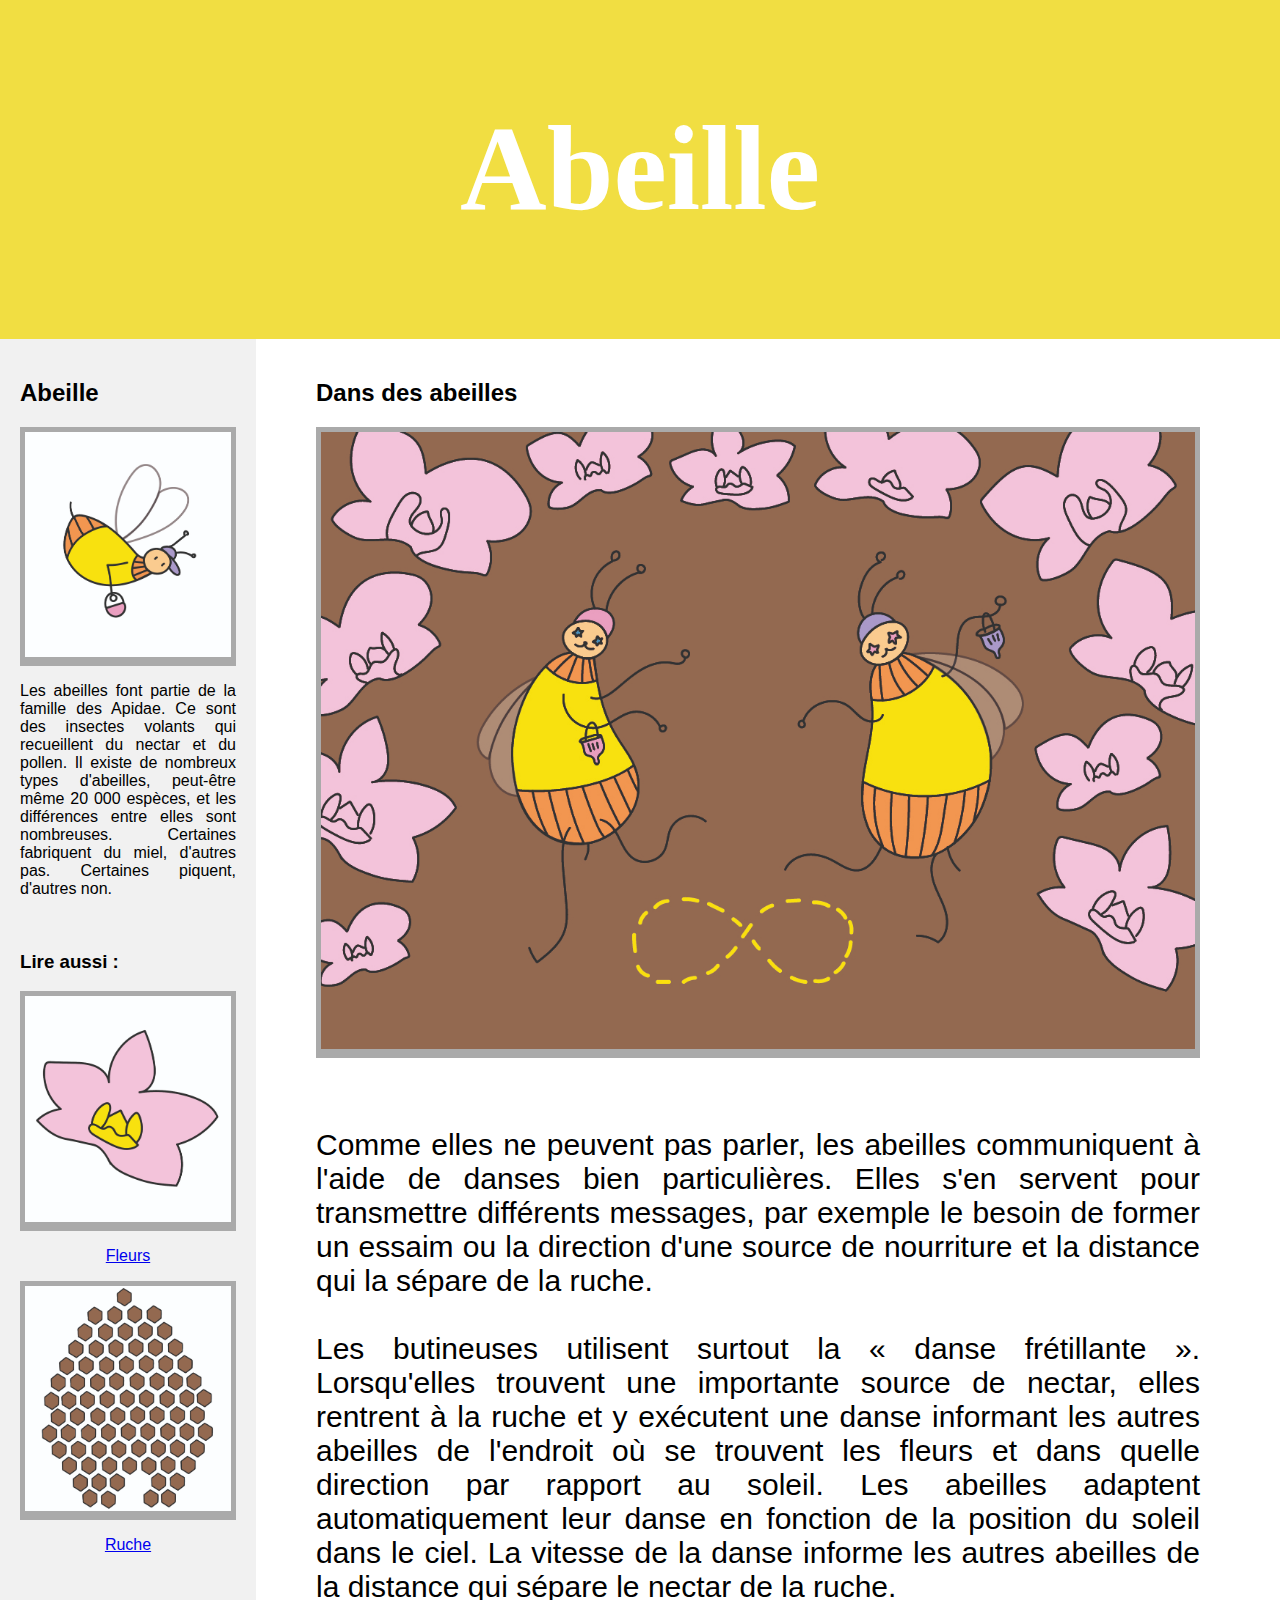
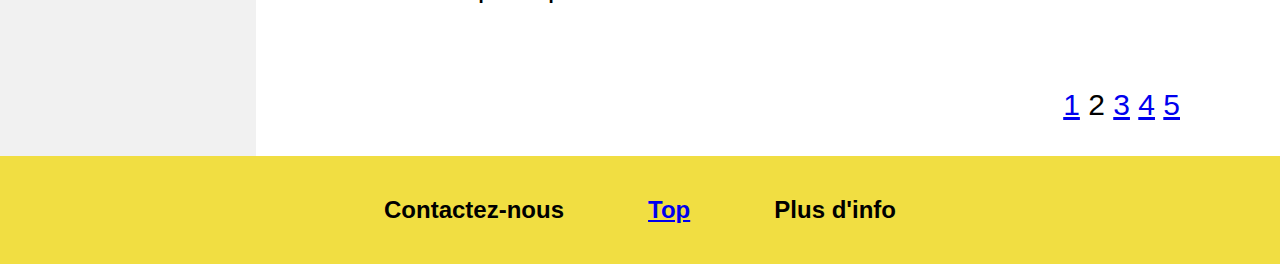
==== index02.html @ 45c30b3d "commit with new code" ====
<!DOCTYPE html>
<html lang="fr">
    <head>
        <title>Bee</title>
        <meta charset="UTF-8">
        <meta name="viewport" content="width=device-width, initial-scale=1">
        <link rel="stylesheet" href="css/master.css">
        <link rel="stylesheet" href="css/typo.css">
    </head>

    <body>
        <!-- header -->
        <div class="header">
            <h1>Abeille</h1>
        </div>
        <!-- corps -->
        <div class="row">
            <div class="side">
                <div class="abeille">
                    <h2>Abeille</h2>
                    <div class="fakeimg">
                        <a href="https://fr.wikipedia.org/wiki/Abeille"><img src="images/bee.jpg" alt="bee"></a>
                    </div>
                    <p class="intro">Les abeilles font partie de la famille des Apidae. Ce sont des insectes volants qui recueillent du nectar et du pollen. Il existe de nombreux types d'abeilles, peut-être même 20 000 espèces, et les différences entre elles sont nombreuses. Certaines fabriquent du miel, d'autres pas. Certaines piquent, d'autres non.</p><br>
                </div>

                <div class="info">
                    <h3>Lire aussi :</h3>
                    <!-- fleur -->
                    <div class="fakeimg">
                        <a href="https://fr.wikipedia.org/wiki/Fleur"><img src="images/fleur.jpg" alt="hua"></a>
                    </div>
                    <a href="https://fr.wikipedia.org/wiki/Fleur"><p class="bt">Fleurs</p></a>
                    <!-- ruche -->
                    <div class="fakeimg">
                        <a href="https://fr.wikipedia.org/wiki/Ruche"><img src="images/fengchao.jpg" alt="ruche"></a>
                    </div>
                    <a href="https://fr.wikipedia.org/wiki/Ruche"><p class="bt">Ruche</p></a>
                </div>
            </div>

            <div class="main">
                <h2>Dans des abeilles</h2>
                <div class="fakeimg"><a href="#"><img src="images/danse.jpg" alt="tiaowu"></a></div>
                <div class="context">
                    <p class="contenu">Comme elles ne peuvent pas parler, les abeilles communiquent à l'aide de danses bien particulières. Elles s'en servent pour transmettre différents messages, par exemple le besoin de former un essaim ou la direction d'une source de nourriture et la distance qui la sépare de la ruche.<br><br>Les butineuses utilisent surtout la « danse frétillante ». Lorsqu'elles trouvent une importante source de nectar, elles rentrent à la ruche et y exécutent une danse informant les autres abeilles de l'endroit où se trouvent les fleurs et dans quelle direction par rapport au soleil. Les abeilles adaptent automatiquement leur danse en fonction de la position du soleil dans le ciel. La vitesse de la danse informe les autres abeilles de la distance qui sépare le nectar de la ruche.</p>
                </div>
                <div class="bouton next pre">
                    <a href="index.html">1</a>
                    2
                    <a href="index03.html">3</a>
                    <a href="index04.html">4</a>
                    <a href="index05.html">5</a>
                </div>
            </div>
        </div>

        <div class="footer">
            <div>
                <h2 class="lx">Contactez-nous</h2>
            </div>
            <div>
                <h2 class="top"><a href="#">Top</a></h2>
            </div>
            <div>
                <h2 class="more">Plus d'info</h2>
            </div>
        </div>

    </body>
</html>
---- css/master.css ----
* {
    box-sizing: border-box;
}

/* 标题 */
.header {
    padding: 20px;
    background: rgb(241, 222, 66);
}

/* 列容器 */
.row {  
    display: -ms-flexbox; /* IE10 */
    display: flex;
    -ms-flex-wrap: wrap; /* IE10 */
    flex-wrap: wrap;
}

/* 创建两个列 */
/* 边栏 */
.side {
    -ms-flex: 20%; /* IE10 */
    flex: 20%;
    background-color: #f1f1f1;
    padding: 20px;
}

/* 主要的内容区域 */
.main {   
    -ms-flex: 80%; /* IE10 */
    flex: 80%;
    background-color: white;
    padding-top: 20px;
    padding-bottom: 20px;
    padding-right: 80px;
    padding-left: 60px;
}

.context {
    padding-top: 40px;
    padding-bottom: 40px;
}

.bouton {
    float: right;
    display: block;
    padding: 14px 20px;
    text-decoration: none;
}

/* 测试图片 */
.fakeimg {
    background-color: #aaa;
    padding: 5px;
}

.fakeimg img {
    width: 100%;
    height: 100%;
}

/* 底部 */
.footer {
    padding-top: 20px;
    padding-bottom: 20px;
    padding-left: 30%;
    padding-right: 30%;
    text-align: center;
    background: rgb(241, 222, 66);
    display: flex;
    justify-content: space-between;
}

/* 响应式布局 - 在屏幕设备宽度尺寸小于 700px 时, 让两栏上下堆叠显示 */
@media screen and (max-width: 700px) {
    .row {   
        flex-direction: column;
    }
}

/* 响应式布局 - 在屏幕设备宽度尺寸小于 400px 时, 让导航栏目上下堆叠显示 */
@media screen and (max-width: 400px) {
    .navbar a {
        float: none;
        width: 100%;
    }
}
---- css/typo.css ----
/* body 默认样式 */
body {
    font-family: 'ABeeZee', sans-serif;
    margin: 0;
}

p, h2, h3 {
    text-align: justify;
}

/* 主标题字体样式 */
.header h1 {
    font-size: 120px;
    font-family: 'Mansalva', cursive;
    text-align: center;
    color: white;
}

.abeille h2 {}

.intro {
	/*font-size: ;*/
}

.info h3 {}

.bt {
    text-align: center;
	/*font-size: ;*/
}

.main h2 {}

.contenu {
    font-size: 30px;
	font-family: 'Josefin Sans', sans-serif;
}

.next, .pre {
	font-size: 30px;
	text-align: center;
}
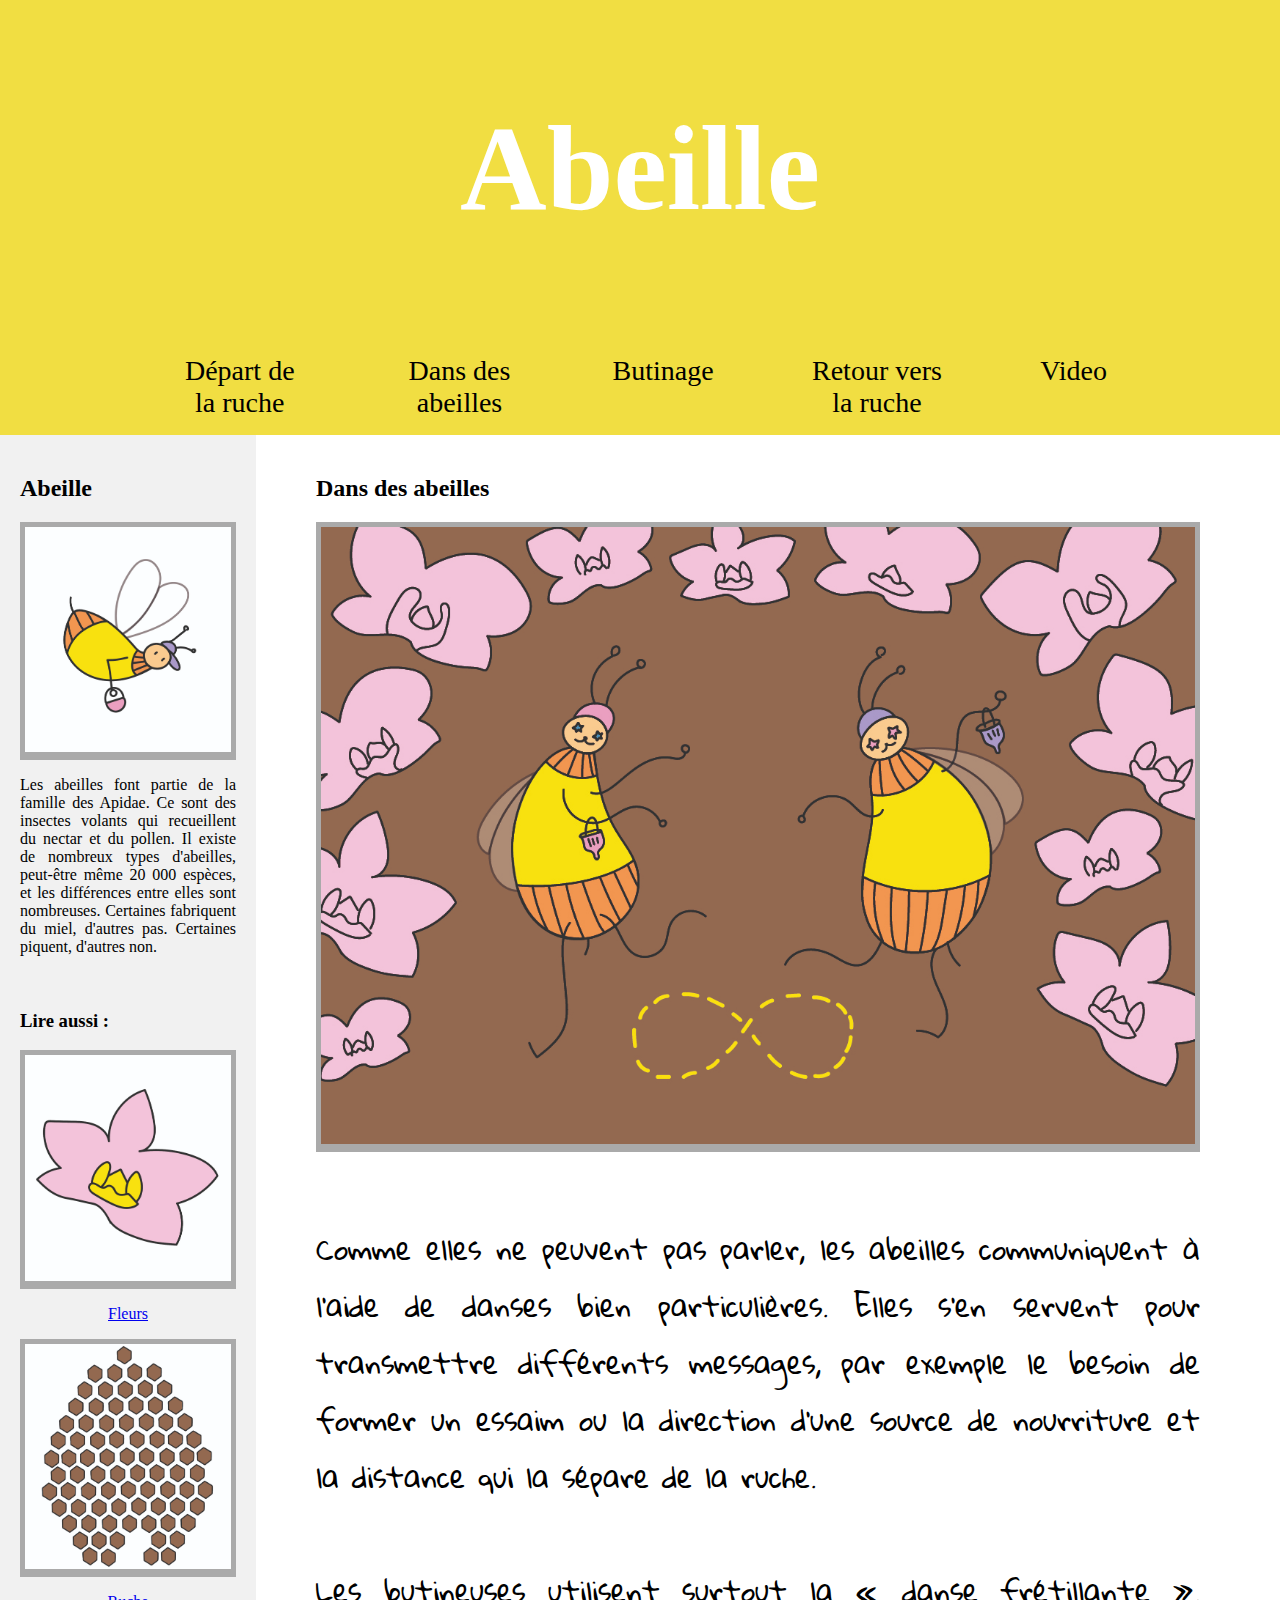
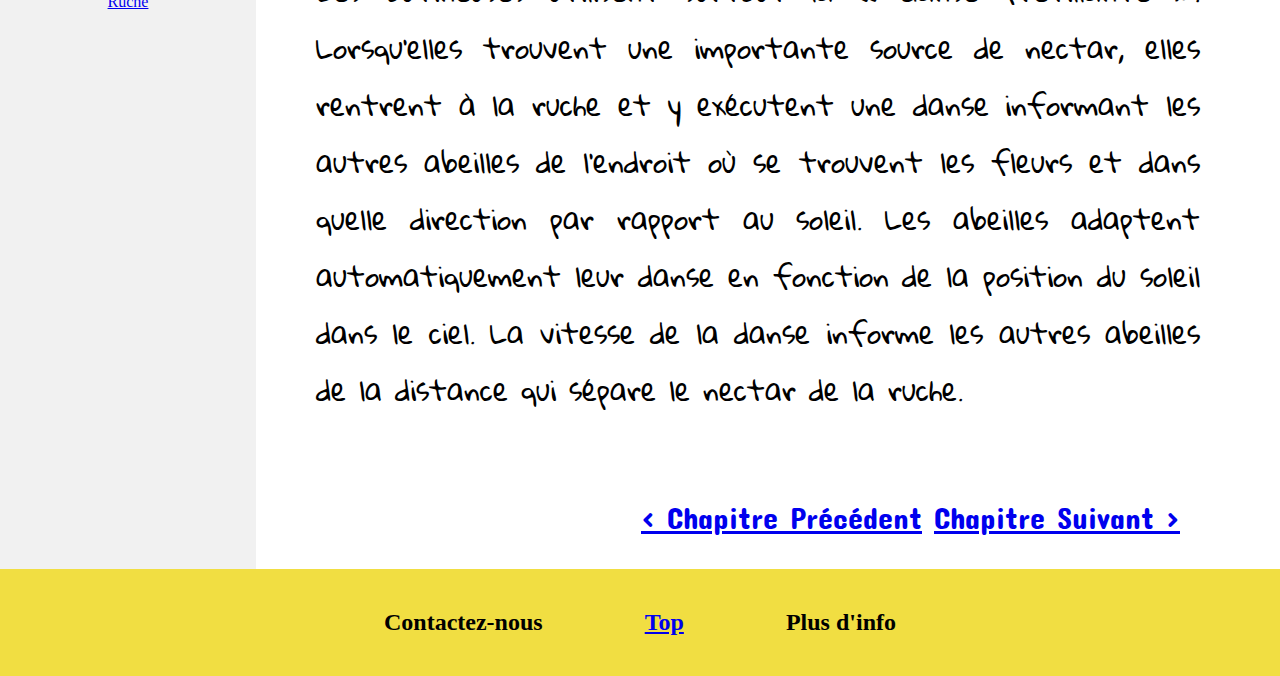
==== commit c7f4c9e2: "remplacer" ====
--- a/index02.html
+++ b/index02.html
@@ -6,12 +6,21 @@
         <meta name="viewport" content="width=device-width, initial-scale=1">
         <link rel="stylesheet" href="css/master.css">
         <link rel="stylesheet" href="css/typo.css">
+        <link href="https://fonts.googleapis.com/css?family=Caveat|Concert+One|Gloria+Hallelujah&display=swap" rel="stylesheet">
     </head>
 
     <body>
         <!-- header -->
         <div class="header">
             <h1>Abeille</h1>
+        </div>
+        <!-- navbar -->
+        <div class="nav">
+            <a href="index.html">Départ de la ruche</a>
+            <a href="index02.html">Dans des abeilles </a>
+            <a href="index03.html"> Butinage </a>
+            <a href="index04.html"> Retour vers la ruche </a>
+            <a href="index05.html"> Video </a>
         </div>
         <!-- corps -->
         <div class="row">
@@ -46,11 +55,8 @@
                     <p class="contenu">Comme elles ne peuvent pas parler, les abeilles communiquent à l'aide de danses bien particulières. Elles s'en servent pour transmettre différents messages, par exemple le besoin de former un essaim ou la direction d'une source de nourriture et la distance qui la sépare de la ruche.<br><br>Les butineuses utilisent surtout la « danse frétillante ». Lorsqu'elles trouvent une importante source de nectar, elles rentrent à la ruche et y exécutent une danse informant les autres abeilles de l'endroit où se trouvent les fleurs et dans quelle direction par rapport au soleil. Les abeilles adaptent automatiquement leur danse en fonction de la position du soleil dans le ciel. La vitesse de la danse informe les autres abeilles de la distance qui sépare le nectar de la ruche.</p>
                 </div>
                 <div class="bouton next pre">
-                    <a href="index.html">1</a>
-                    2
-                    <a href="index03.html">3</a>
-                    <a href="index04.html">4</a>
-                    <a href="index05.html">5</a>
+                    <a href="index.html">< Chapitre Précédent</a>
+                    <a href="index03.html">Chapitre Suivant ></a>
                 </div>
             </div>
         </div>
--- a/css/master.css
+++ b/css/master.css
@@ -8,8 +8,26 @@
     background: rgb(241, 222, 66);
 }
 
+.nav {
+    padding-left: 10%;
+    padding-right: 10%;
+    overflow: hidden;
+    background-color: rgb(241, 222, 66);
+    display: flex;
+}
+.nav a {
+    color: black;
+    text-align: center;
+    padding: 16px 45px;
+    text-decoration: none;
+}
+.nav a:hover {
+    background-color: green;
+    color: white;
+}
+
 /* 列容器 */
-.row {  
+.row {
     display: -ms-flexbox; /* IE10 */
     display: flex;
     -ms-flex-wrap: wrap; /* IE10 */
@@ -26,7 +44,7 @@
 }
 
 /* 主要的内容区域 */
-.main {   
+.main {
     -ms-flex: 80%; /* IE10 */
     flex: 80%;
     background-color: white;
@@ -73,7 +91,7 @@
 
 /* 响应式布局 - 在屏幕设备宽度尺寸小于 700px 时, 让两栏上下堆叠显示 */
 @media screen and (max-width: 700px) {
-    .row {   
+    .row {
         flex-direction: column;
     }
 }
--- a/css/typo.css
+++ b/css/typo.css
@@ -1,11 +1,12 @@
 /* body 默认样式 */
 body {
-    font-family: 'ABeeZee', sans-serif;
+    font-family: 'Concert One', cursive;
     margin: 0;
 }
 
 p, h2, h3 {
     text-align: justify;
+    font-family: 'Kalam', cursive;
 }
 
 /* 主标题字体样式 */
@@ -14,6 +15,11 @@
     font-family: 'Mansalva', cursive;
     text-align: center;
     color: white;
+}
+
+.nav a {
+    font-size: 28px;
+    font-family: 'Indie Flower', cursive;
 }
 
 .abeille h2 {}
@@ -32,12 +38,11 @@
 .main h2 {}
 
 .contenu {
-    font-size: 30px;
-	font-family: 'Josefin Sans', sans-serif;
+    font-size: 28px;
+	font-family: 'Gloria Hallelujah', cursive;
 }
 
 .next, .pre {
 	font-size: 30px;
 	text-align: center;
 }
-
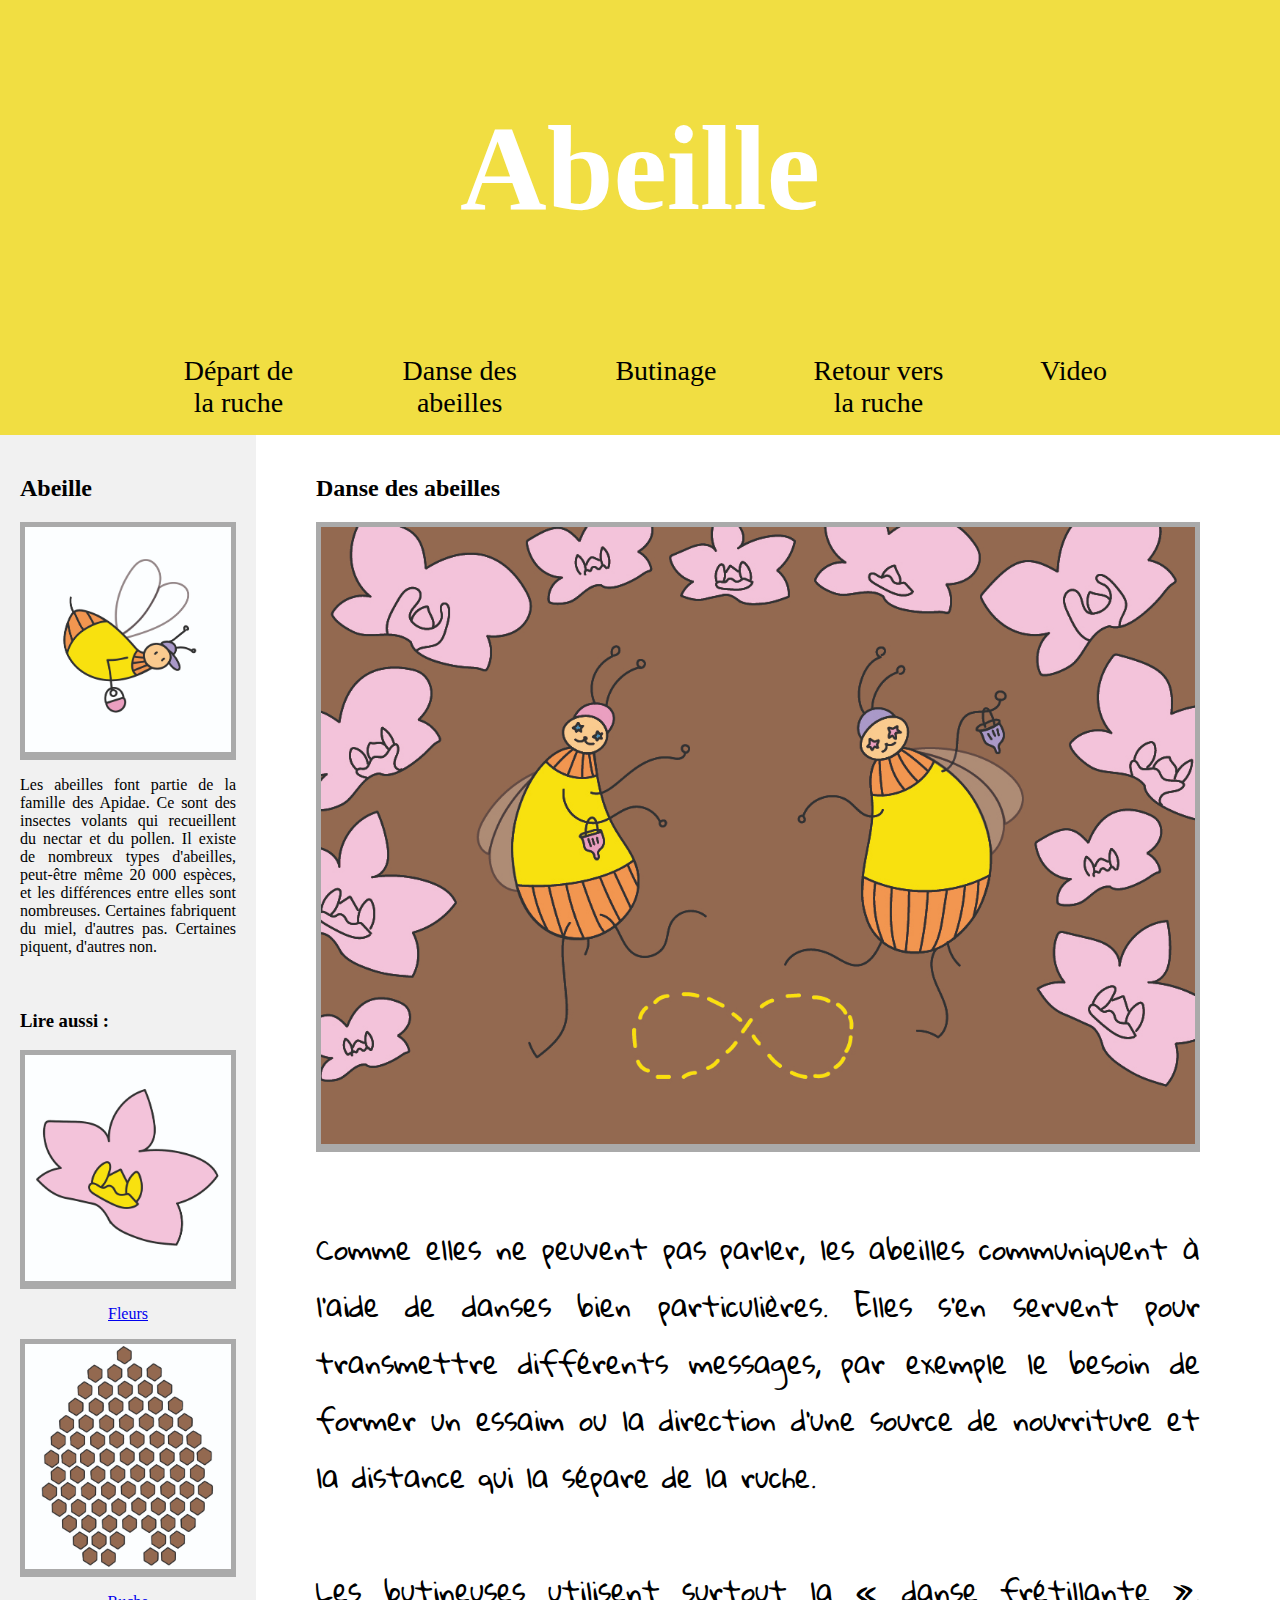
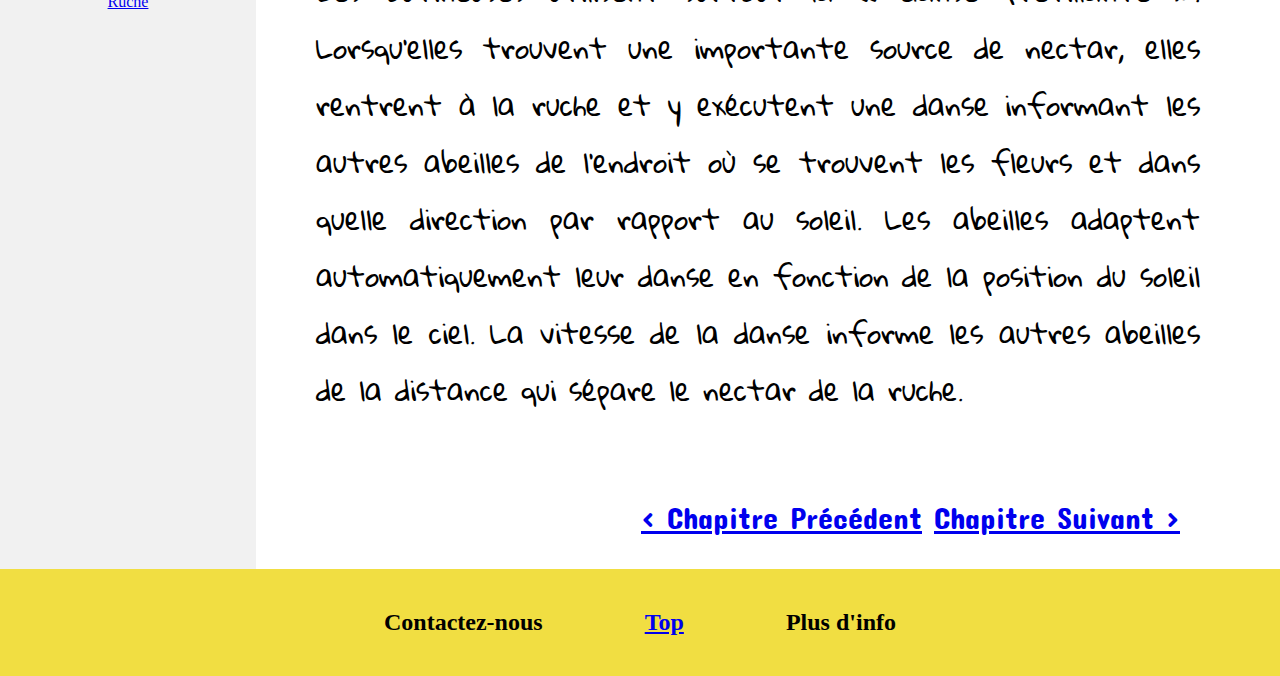
==== commit dd76fda4: "new" ====
--- a/index02.html
+++ b/index02.html
@@ -17,7 +17,7 @@
         <!-- navbar -->
         <div class="nav">
             <a href="index.html">Départ de la ruche</a>
-            <a href="index02.html">Dans des abeilles </a>
+            <a href="index02.html">Danse des abeilles </a>
             <a href="index03.html"> Butinage </a>
             <a href="index04.html"> Retour vers la ruche </a>
             <a href="index05.html"> Video </a>
@@ -49,7 +49,7 @@
             </div>
 
             <div class="main">
-                <h2>Dans des abeilles</h2>
+                <h2>Danse des abeilles</h2>
                 <div class="fakeimg"><a href="#"><img src="images/danse.jpg" alt="tiaowu"></a></div>
                 <div class="context">
                     <p class="contenu">Comme elles ne peuvent pas parler, les abeilles communiquent à l'aide de danses bien particulières. Elles s'en servent pour transmettre différents messages, par exemple le besoin de former un essaim ou la direction d'une source de nourriture et la distance qui la sépare de la ruche.<br><br>Les butineuses utilisent surtout la « danse frétillante ». Lorsqu'elles trouvent une importante source de nectar, elles rentrent à la ruche et y exécutent une danse informant les autres abeilles de l'endroit où se trouvent les fleurs et dans quelle direction par rapport au soleil. Les abeilles adaptent automatiquement leur danse en fonction de la position du soleil dans le ciel. La vitesse de la danse informe les autres abeilles de la distance qui sépare le nectar de la ruche.</p>
